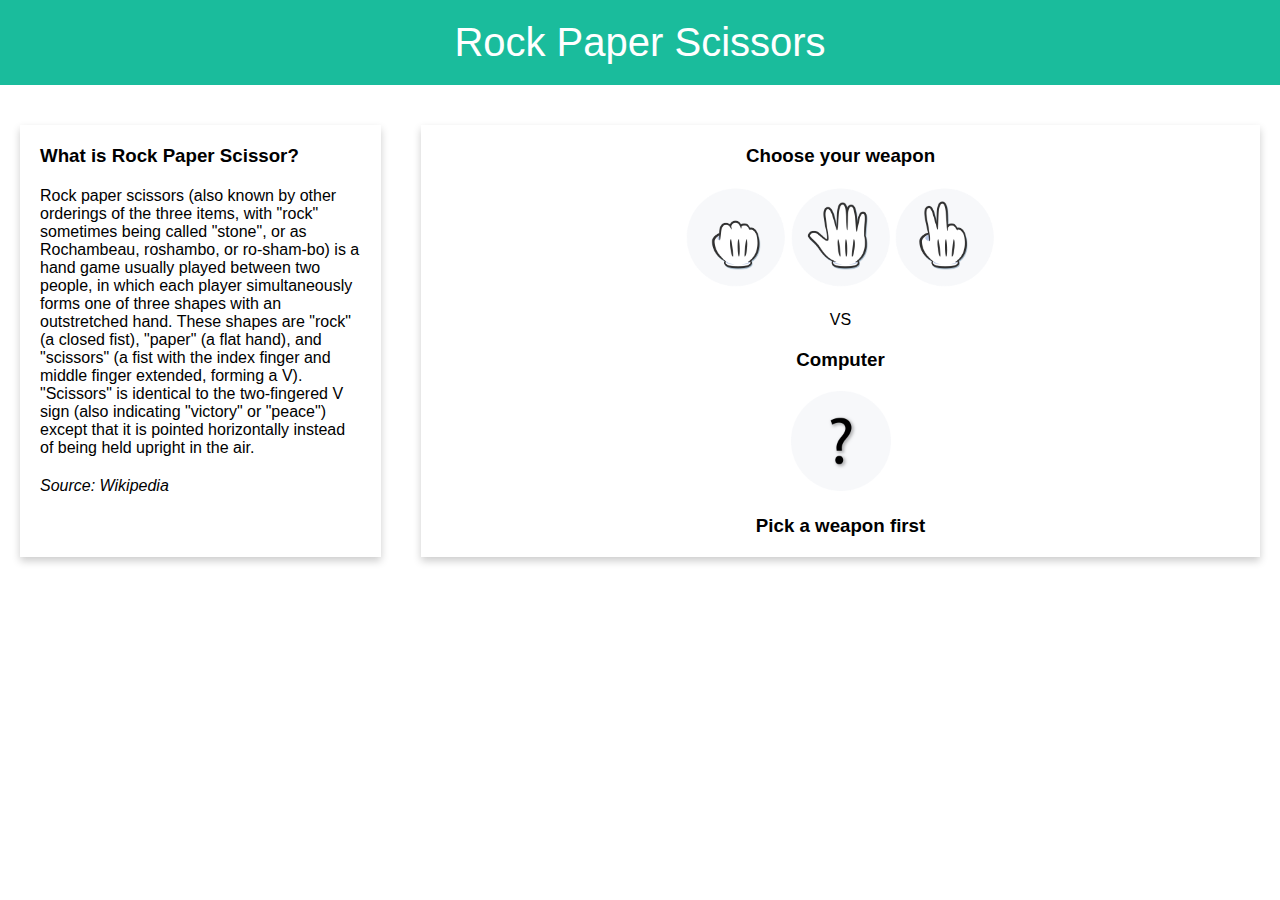
==== index.html @ 2f98cd03 "Added basic styling." ====
<!DOCTYPE html>
<html lang="en">
<head>
    <meta charset="UTF-8">
    <title>Rock Paper Scissors</title>
    <link rel="stylesheet" href="assets/style.css"/>
</head>
<body>
<header class="header">
    Rock Paper Scissors
</header>
<main>
    <article class="card information">
        <h3>What is Rock Paper Scissor?</h3>
        <p class="mt-20">
            Rock paper scissors (also known by other orderings of the three items, with "rock" sometimes being called
            "stone", or as Rochambeau, roshambo, or ro-sham-bo) is a hand game usually played between two people,
            in which each player simultaneously forms one of three shapes with an outstretched hand. These shapes are
            "rock" (a closed fist), "paper" (a flat hand), and "scissors" (a fist with the index finger and middle
            finger
            extended, forming a V). "Scissors" is identical to the two-fingered V sign (also indicating "victory" or
            "peace")
            except that it is pointed horizontally instead of being held upright in the air.
        </p>
        <p class="mt-20">
            <i>Source: Wikipedia</i>
        </p>
    </article>
    <article class="card game">
        <h3 class="game-header">Choose your weapon</h3>
        <div class="choose-weapon mt-20">
            <img class="weapon"
                 src="assets/images/rock.png"
                 alt="Rock"
                 onclick="onWeaponClick(WEAPON.ROCK)"/>
            <img class="weapon"
                 src="assets/images/paper.png"
                 alt="Paper"
                 onclick="onWeaponClick(WEAPON.PAPER)"/>
            <img class="weapon"
                 src="assets/images/scissors.png"
                 alt="Scissors"
                 onclick="onWeaponClick(WEAPON.SCISSORS)"/>
        </div>
        <div class="mt-20">
            VS
        </div>
        <div class="mt-20">
            <h3>Computer</h3>
            <img class="mt-20"
                 id="cpu_weapon"
                 width="100px"
                 src="assets/images/question.png"
                 alt="Unknown"/>
        </div>
        <div class="mt-20">
            <h3 id="result">Pick a weapon first</h3>
        </div>
    </article>
</main>
<script src="assets/scripts/dom.js"></script>
<script src="assets/scripts/weapon.js"></script>
<script src="assets/scripts/game.js"></script>
</body>
</html>
---- assets/style.css ----
* {
    margin: 0;
    padding: 0;

    box-sizing: border-box;
}

.card {
    box-shadow: 0 4px 8px 0 rgba(0,0,0,0.2);
    padding: 20px;
}

.header {
    padding: 20px;
    text-align: center;
    font-family: sans-serif;
    background: #1abc9c;
    color: white;
    font-size: 40px;
}

main {
    display: flex;
    margin-top: 20px;
}

article {
    margin: 20px;
}

.mt-10 {
    margin-top: 10px;
}

.mt-20 {
    margin-top: 20px;
}

.game {
    flex: 70%;
    text-align: center;
    font-family: "Arial", sans-serif;
}

.information {
    font-family: "Segoe UI", sans-serif;
    flex: 30%;
}

.weapon {
    width: 100px;
    cursor: pointer;
}
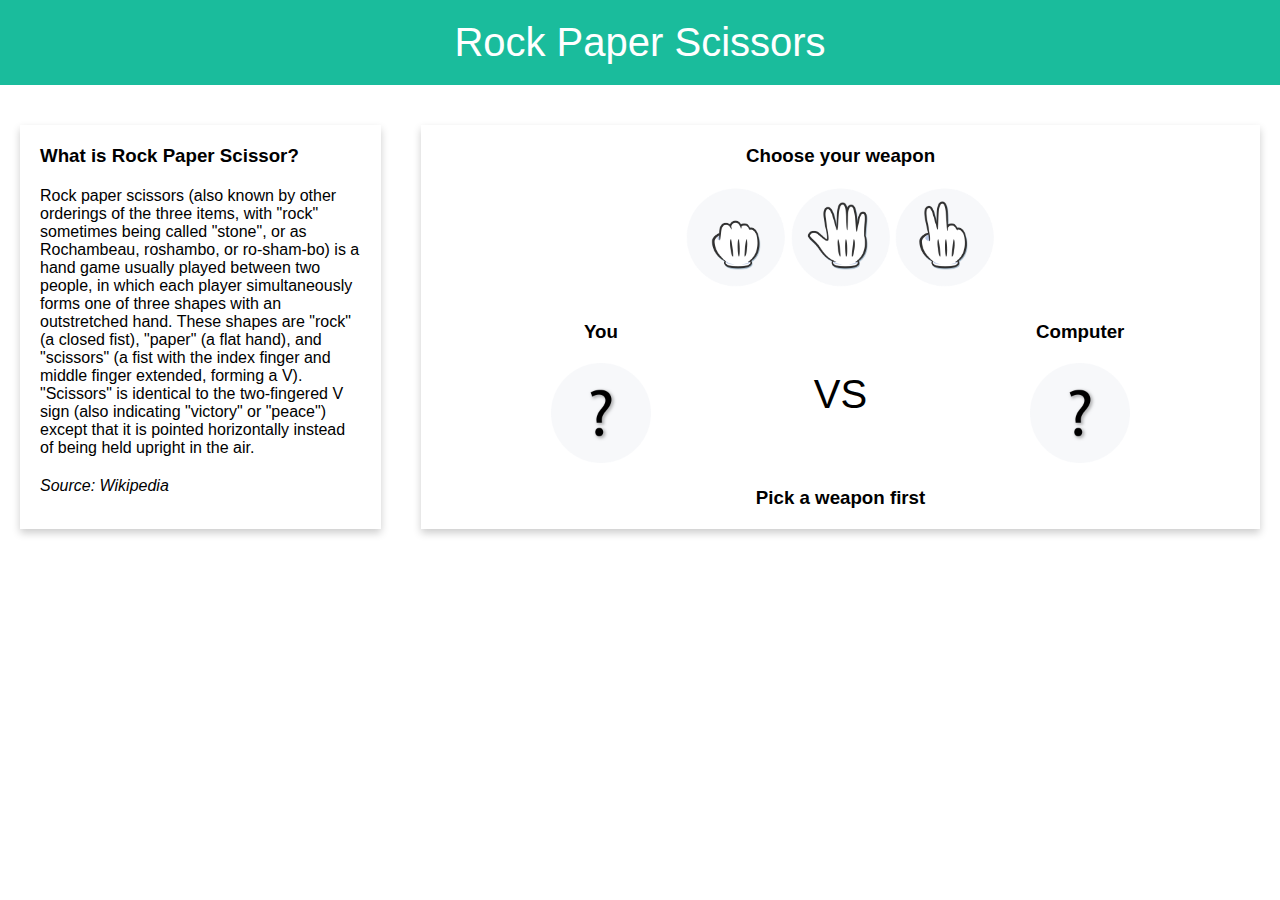
==== commit 890ba281: "Added "arena"." ====
--- a/index.html
+++ b/index.html
@@ -42,16 +42,26 @@
                  alt="Scissors"
                  onclick="onWeaponClick(WEAPON.SCISSORS)"/>
         </div>
-        <div class="mt-20">
-            VS
-        </div>
-        <div class="mt-20">
-            <h3>Computer</h3>
-            <img class="mt-20"
-                 id="cpu_weapon"
-                 width="100px"
-                 src="assets/images/question.png"
-                 alt="Unknown"/>
+        <div class="arena">
+            <div class="arena-player">
+                <h3>You</h3>
+                <img class="mt-20"
+                     id="player_weapon"
+                     width="100px"
+                     src="assets/images/question.png"
+                     alt="Unknown"/>
+            </div>
+            <div class="arena-vs">
+                VS
+            </div>
+            <div class="arena-cpu">
+                <h3>Computer</h3>
+                <img class="mt-20"
+                     id="cpu_weapon"
+                     width="100px"
+                     src="assets/images/question.png"
+                     alt="Unknown"/>
+            </div>
         </div>
         <div class="mt-20">
             <h3 id="result">Pick a weapon first</h3>
--- a/assets/style.css
+++ b/assets/style.css
@@ -42,6 +42,26 @@
     font-family: "Arial", sans-serif;
 }
 
+.arena {
+    display: flex;
+    text-align: center;
+    margin-top: 30px;
+}
+
+.arena-player {
+    flex: 40%;
+}
+
+.arena-vs {
+    flex: 20%;
+    margin: auto;
+    font-size: 40px;
+}
+
+.arena-cpu {
+    flex: 40%;
+}
+
 .information {
     font-family: "Segoe UI", sans-serif;
     flex: 30%;
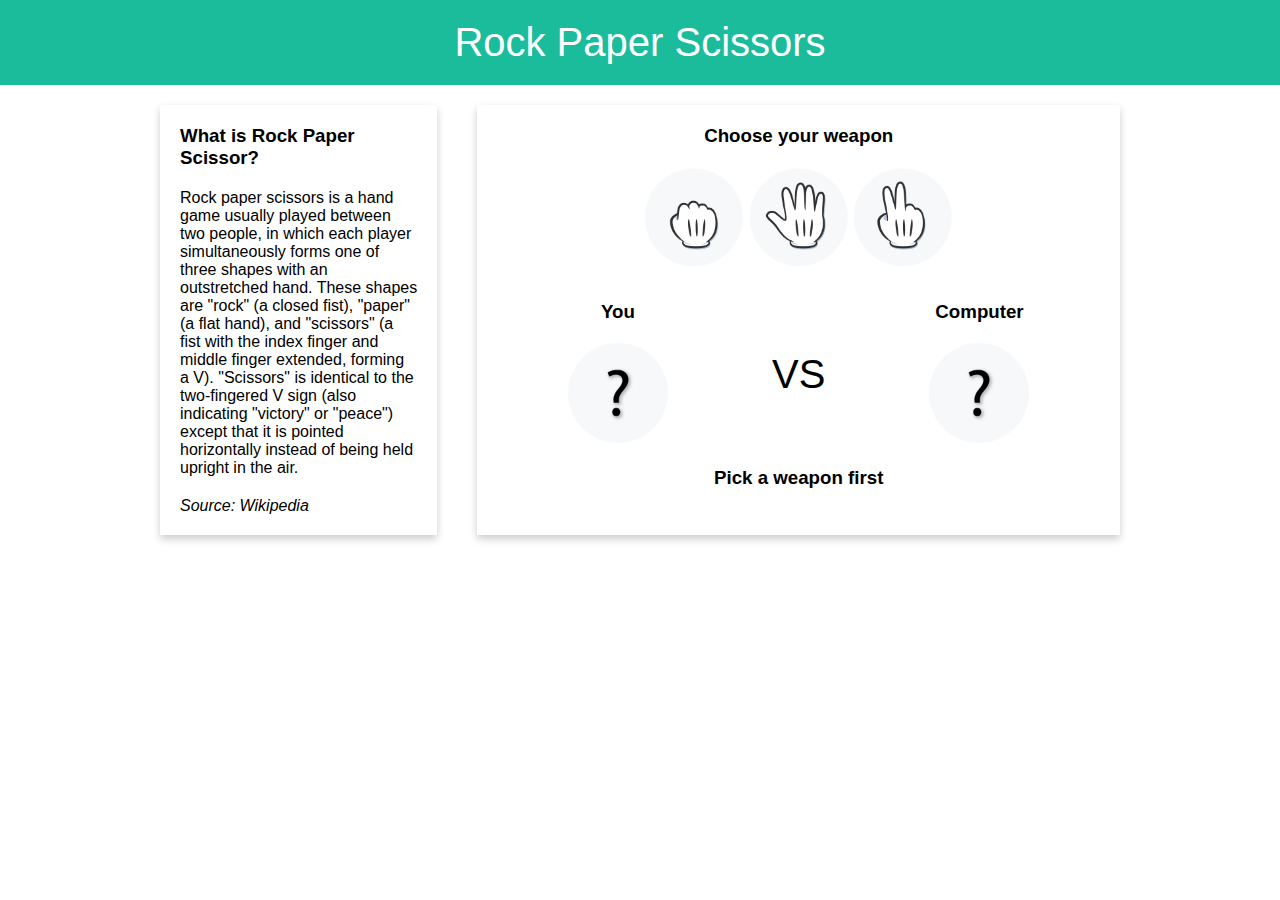
==== commit 70675fe3: "Wrap information and game inside article." ====
--- a/index.html
+++ b/index.html
@@ -10,62 +10,62 @@
     Rock Paper Scissors
 </header>
 <main>
-    <article class="card information">
-        <h3>What is Rock Paper Scissor?</h3>
-        <p class="mt-20">
-            Rock paper scissors (also known by other orderings of the three items, with "rock" sometimes being called
-            "stone", or as Rochambeau, roshambo, or ro-sham-bo) is a hand game usually played between two people,
-            in which each player simultaneously forms one of three shapes with an outstretched hand. These shapes are
-            "rock" (a closed fist), "paper" (a flat hand), and "scissors" (a fist with the index finger and middle
-            finger
-            extended, forming a V). "Scissors" is identical to the two-fingered V sign (also indicating "victory" or
-            "peace")
-            except that it is pointed horizontally instead of being held upright in the air.
-        </p>
-        <p class="mt-20">
-            <i>Source: Wikipedia</i>
-        </p>
-    </article>
-    <article class="card game">
-        <h3 class="game-header">Choose your weapon</h3>
-        <div class="choose-weapon mt-20">
-            <img class="weapon"
-                 src="assets/images/rock.png"
-                 alt="Rock"
-                 onclick="onWeaponClick(WEAPON.ROCK)"/>
-            <img class="weapon"
-                 src="assets/images/paper.png"
-                 alt="Paper"
-                 onclick="onWeaponClick(WEAPON.PAPER)"/>
-            <img class="weapon"
-                 src="assets/images/scissors.png"
-                 alt="Scissors"
-                 onclick="onWeaponClick(WEAPON.SCISSORS)"/>
-        </div>
-        <div class="arena">
-            <div class="arena-player">
-                <h3>You</h3>
-                <img class="mt-20"
-                     id="player_weapon"
-                     width="100px"
-                     src="assets/images/question.png"
-                     alt="Unknown"/>
+    <article class="main-article">
+        <aside class="card information">
+            <h3>What is Rock Paper Scissor?</h3>
+            <p class="mt-20">
+                Rock paper scissors is a hand game usually played between two
+                people, in which each player simultaneously forms one of three shapes with an outstretched hand. These
+                shapes are "rock" (a closed fist), "paper" (a flat hand), and "scissors" (a fist with the index finger
+                and middle finger extended, forming a V). "Scissors" is identical to the two-fingered V sign (also
+                indicating "victory" or "peace") except that it is pointed horizontally instead of being held upright
+                in the air.
+            </p>
+            <p class="mt-20">
+                <i>Source: Wikipedia</i>
+            </p>
+        </aside>
+        <article class="card game">
+            <h3 class="game-header">Choose your weapon</h3>
+            <div class="choose-weapon mt-20">
+                <img class="weapon"
+                     src="assets/images/rock.png"
+                     alt="Rock"
+                     onclick="onWeaponClick(WEAPON.ROCK)"/>
+                <img class="weapon"
+                     src="assets/images/paper.png"
+                     alt="Paper"
+                     onclick="onWeaponClick(WEAPON.PAPER)"/>
+                <img class="weapon"
+                     src="assets/images/scissors.png"
+                     alt="Scissors"
+                     onclick="onWeaponClick(WEAPON.SCISSORS)"/>
             </div>
-            <div class="arena-vs">
-                VS
+            <div class="arena">
+                <div class="arena-player">
+                    <h3>You</h3>
+                    <img class="mt-20"
+                         id="player_weapon"
+                         width="100px"
+                         src="assets/images/question.png"
+                         alt="Unknown"/>
+                </div>
+                <div class="arena-vs">
+                    VS
+                </div>
+                <div class="arena-cpu">
+                    <h3>Computer</h3>
+                    <img class="mt-20"
+                         id="cpu_weapon"
+                         width="100px"
+                         src="assets/images/question.png"
+                         alt="Unknown"/>
+                </div>
             </div>
-            <div class="arena-cpu">
-                <h3>Computer</h3>
-                <img class="mt-20"
-                     id="cpu_weapon"
-                     width="100px"
-                     src="assets/images/question.png"
-                     alt="Unknown"/>
+            <div class="mt-20">
+                <h3 id="result">Pick a weapon first</h3>
             </div>
-        </div>
-        <div class="mt-20">
-            <h3 id="result">Pick a weapon first</h3>
-        </div>
+        </article>
     </article>
 </main>
 <script src="assets/scripts/dom.js"></script>
--- a/assets/style.css
+++ b/assets/style.css
@@ -6,7 +6,7 @@
 }
 
 .card {
-    box-shadow: 0 4px 8px 0 rgba(0,0,0,0.2);
+    box-shadow: 0 4px 8px 0 rgba(0, 0, 0, 0.2);
     padding: 20px;
 }
 
@@ -20,12 +20,12 @@
 }
 
 main {
-    display: flex;
-    margin-top: 20px;
+    margin: auto;
+    width: 1000px;
 }
 
-article {
-    margin: 20px;
+.main-article {
+    display: flex;
 }
 
 .mt-10 {
@@ -40,6 +40,7 @@
     flex: 70%;
     text-align: center;
     font-family: "Arial", sans-serif;
+    margin: 20px;
 }
 
 .arena {
@@ -65,6 +66,7 @@
 .information {
     font-family: "Segoe UI", sans-serif;
     flex: 30%;
+    margin: 20px;
 }
 
 .weapon {
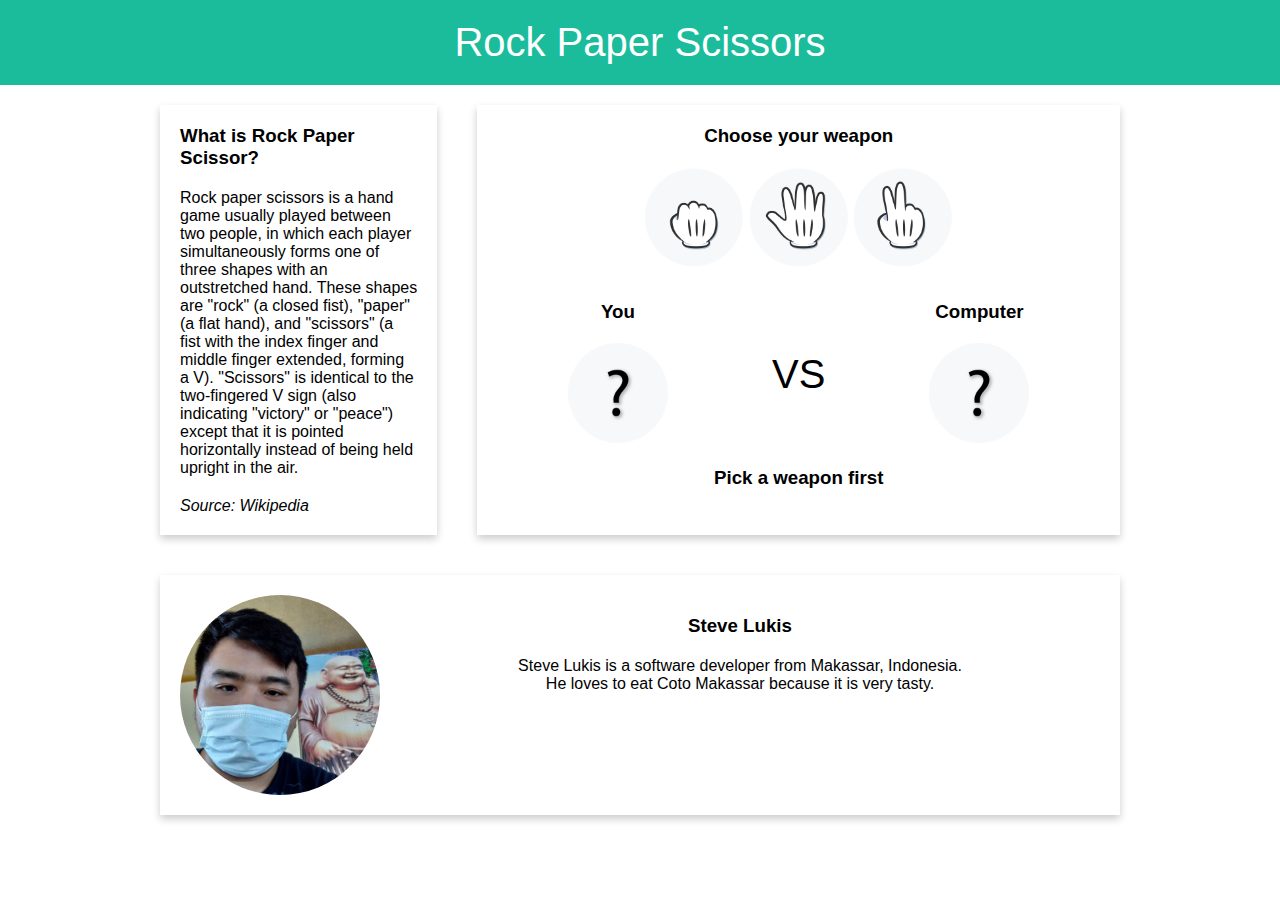
==== commit a001d705: "Added author information inside Aside element." ====
--- a/index.html
+++ b/index.html
@@ -28,15 +28,15 @@
         <article class="card game">
             <h3 class="game-header">Choose your weapon</h3>
             <div class="choose-weapon mt-20">
-                <img class="weapon"
+                <img class="weapon clickable"
                      src="assets/images/rock.png"
                      alt="Rock"
                      onclick="onWeaponClick(WEAPON.ROCK)"/>
-                <img class="weapon"
+                <img class="weapon clickable"
                      src="assets/images/paper.png"
                      alt="Paper"
                      onclick="onWeaponClick(WEAPON.PAPER)"/>
-                <img class="weapon"
+                <img class="weapon clickable"
                      src="assets/images/scissors.png"
                      alt="Scissors"
                      onclick="onWeaponClick(WEAPON.SCISSORS)"/>
@@ -44,9 +44,8 @@
             <div class="arena">
                 <div class="arena-player">
                     <h3>You</h3>
-                    <img class="mt-20"
+                    <img class="weapon mt-20"
                          id="player_weapon"
-                         width="100px"
                          src="assets/images/question.png"
                          alt="Unknown"/>
                 </div>
@@ -55,9 +54,8 @@
                 </div>
                 <div class="arena-cpu">
                     <h3>Computer</h3>
-                    <img class="mt-20"
+                    <img class="weapon mt-20"
                          id="cpu_weapon"
-                         width="100px"
                          src="assets/images/question.png"
                          alt="Unknown"/>
                 </div>
@@ -67,6 +65,19 @@
             </div>
         </article>
     </article>
+    <aside class="card author">
+        <img class="author-image"
+             src="assets/images/steve.jpg"
+             alt="Author's photo"/>
+        <div class="author-information">
+            <h3>Steve Lukis</h3>
+            <p class="mt-20">
+                Steve Lukis is a software developer from Makassar, Indonesia.
+                <br/>
+                He loves to eat Coto Makassar because it is very tasty.
+            </p>
+        </div>
+    </aside>
 </main>
 <script src="assets/scripts/dom.js"></script>
 <script src="assets/scripts/weapon.js"></script>
--- a/assets/style.css
+++ b/assets/style.css
@@ -71,5 +71,26 @@
 
 .weapon {
     width: 100px;
+}
+
+.clickable {
     cursor: pointer;
 }
+
+.author {
+    margin: 20px;
+    display: flex;
+}
+
+.author-image {
+    max-width: 200px;
+    border-radius: 50%;
+    flex: 30%;
+}
+
+.author-information {
+    text-align: center;
+    font-family: "Segoe UI", sans-serif;
+    padding: 20px;
+    flex: 70%;
+}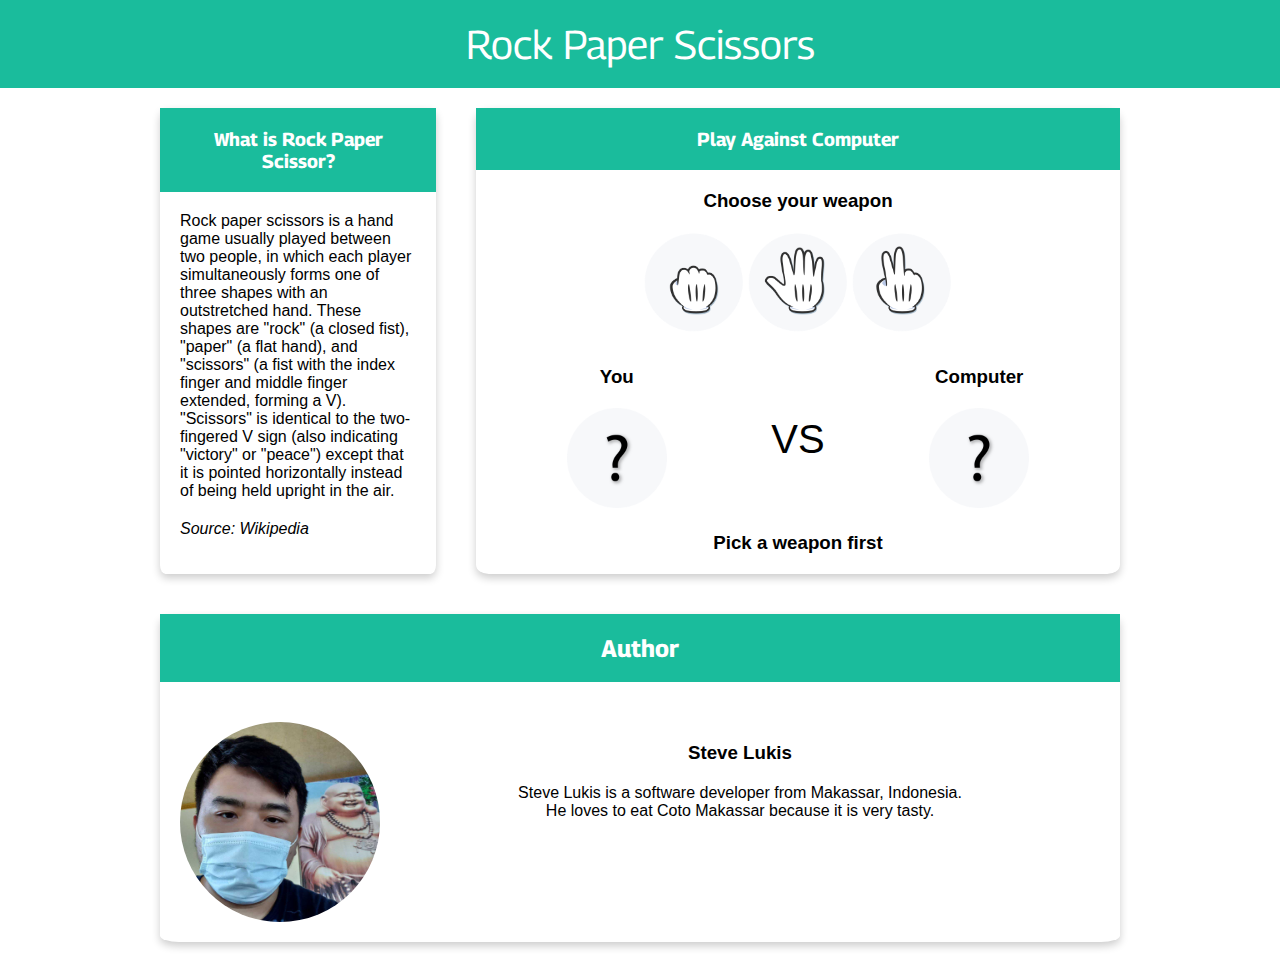
==== commit 4953950f: "Added card-header and card-body." ====
--- a/index.html
+++ b/index.html
@@ -12,71 +12,83 @@
 <main>
     <article class="main-article">
         <aside class="card information">
-            <h3>What is Rock Paper Scissor?</h3>
-            <p class="mt-20">
-                Rock paper scissors is a hand game usually played between two
-                people, in which each player simultaneously forms one of three shapes with an outstretched hand. These
-                shapes are "rock" (a closed fist), "paper" (a flat hand), and "scissors" (a fist with the index finger
-                and middle finger extended, forming a V). "Scissors" is identical to the two-fingered V sign (also
-                indicating "victory" or "peace") except that it is pointed horizontally instead of being held upright
-                in the air.
-            </p>
-            <p class="mt-20">
-                <i>Source: Wikipedia</i>
-            </p>
+            <div class="card-header">
+                <h3>What is Rock Paper Scissor?</h3>
+            </div>
+            <div class="card-body">
+                <p>
+                    Rock paper scissors is a hand game usually played between two
+                    people, in which each player simultaneously forms one of three shapes with an outstretched hand. These
+                    shapes are "rock" (a closed fist), "paper" (a flat hand), and "scissors" (a fist with the index finger
+                    and middle finger extended, forming a V). "Scissors" is identical to the two-fingered V sign (also
+                    indicating "victory" or "peace") except that it is pointed horizontally instead of being held upright
+                    in the air.
+                </p>
+                <p class="mt-20">
+                    <i>Source: Wikipedia</i>
+                </p>
+            </div>
         </aside>
         <article class="card game">
-            <h3 class="game-header">Choose your weapon</h3>
-            <div class="choose-weapon mt-20">
-                <img class="weapon clickable"
-                     src="assets/images/rock.png"
-                     alt="Rock"
-                     onclick="onWeaponClick(WEAPON.ROCK)"/>
-                <img class="weapon clickable"
-                     src="assets/images/paper.png"
-                     alt="Paper"
-                     onclick="onWeaponClick(WEAPON.PAPER)"/>
-                <img class="weapon clickable"
-                     src="assets/images/scissors.png"
-                     alt="Scissors"
-                     onclick="onWeaponClick(WEAPON.SCISSORS)"/>
+            <div class="card-header">
+                <h3>Play Against Computer</h3>
             </div>
-            <div class="arena">
-                <div class="arena-player">
-                    <h3>You</h3>
-                    <img class="weapon mt-20"
-                         id="player_weapon"
-                         src="assets/images/question.png"
-                         alt="Unknown"/>
+            <div class="card-body">
+                <h3 class="game-instruction">Choose your weapon</h3>
+                <div class="choose-weapon mt-20">
+                    <img class="weapon clickable"
+                         src="assets/images/rock.png"
+                         alt="Rock"
+                         onclick="onWeaponClick(WEAPON.ROCK)"/>
+                    <img class="weapon clickable"
+                         src="assets/images/paper.png"
+                         alt="Paper"
+                         onclick="onWeaponClick(WEAPON.PAPER)"/>
+                    <img class="weapon clickable"
+                         src="assets/images/scissors.png"
+                         alt="Scissors"
+                         onclick="onWeaponClick(WEAPON.SCISSORS)"/>
                 </div>
-                <div class="arena-vs">
-                    VS
+                <div class="arena">
+                    <div class="arena-player">
+                        <h3>You</h3>
+                        <img class="weapon mt-20"
+                             id="player_weapon"
+                             src="assets/images/question.png"
+                             alt="Unknown"/>
+                    </div>
+                    <div class="arena-vs">
+                        VS
+                    </div>
+                    <div class="arena-cpu">
+                        <h3>Computer</h3>
+                        <img class="weapon mt-20"
+                             id="cpu_weapon"
+                             src="assets/images/question.png"
+                             alt="Unknown"/>
+                    </div>
                 </div>
-                <div class="arena-cpu">
-                    <h3>Computer</h3>
-                    <img class="weapon mt-20"
-                         id="cpu_weapon"
-                         src="assets/images/question.png"
-                         alt="Unknown"/>
+                <div class="mt-20">
+                    <h3 id="result">Pick a weapon first</h3>
                 </div>
-            </div>
-            <div class="mt-20">
-                <h3 id="result">Pick a weapon first</h3>
             </div>
         </article>
     </article>
     <aside class="card author">
-        <img class="author-image"
-             src="assets/images/steve.jpg"
-             alt="Author's photo"/>
-        <div class="author-information">
-            <h3>Steve Lukis</h3>
-            <p class="mt-20">
-                Steve Lukis is a software developer from Makassar, Indonesia.
-                <br/>
-                He loves to eat Coto Makassar because it is very tasty.
-            </p>
-        </div>
+        <h2 class="card-header">Author</h2>
+        <article class="card-body author-article mt-20">
+            <img class="author-image"
+                 src="assets/images/steve.jpg"
+                 alt="Author's photo"/>
+            <div class="author-information">
+                <h3>Steve Lukis</h3>
+                <p class="mt-20">
+                    Steve Lukis is a software developer from Makassar, Indonesia.
+                    <br/>
+                    He loves to eat Coto Makassar because it is very tasty.
+                </p>
+            </div>
+        </article>
     </aside>
 </main>
 <script src="assets/scripts/dom.js"></script>
--- a/assets/style.css
+++ b/assets/style.css
@@ -1,3 +1,5 @@
+@import url('https://fonts.googleapis.com/css2?family=Georama:wght@300&display=swap');
+
 * {
     margin: 0;
     padding: 0;
@@ -7,13 +9,24 @@
 
 .card {
     box-shadow: 0 4px 8px 0 rgba(0, 0, 0, 0.2);
+    border-radius: 2%;
+}
+
+.card-header {
+    background: #1abc9c;
+    color: white;
+    text-align: center;
+    padding: 20px;
+    font-family: 'Georama', sans-serif;
+}
+
+.card-body {
     padding: 20px;
 }
 
 .header {
     padding: 20px;
-    text-align: center;
-    font-family: sans-serif;
+    text-align: center;font-family: 'Georama', sans-serif;
     background: #1abc9c;
     color: white;
     font-size: 40px;
@@ -79,6 +92,9 @@
 
 .author {
     margin: 20px;
+}
+
+.author-article {
     display: flex;
 }
 
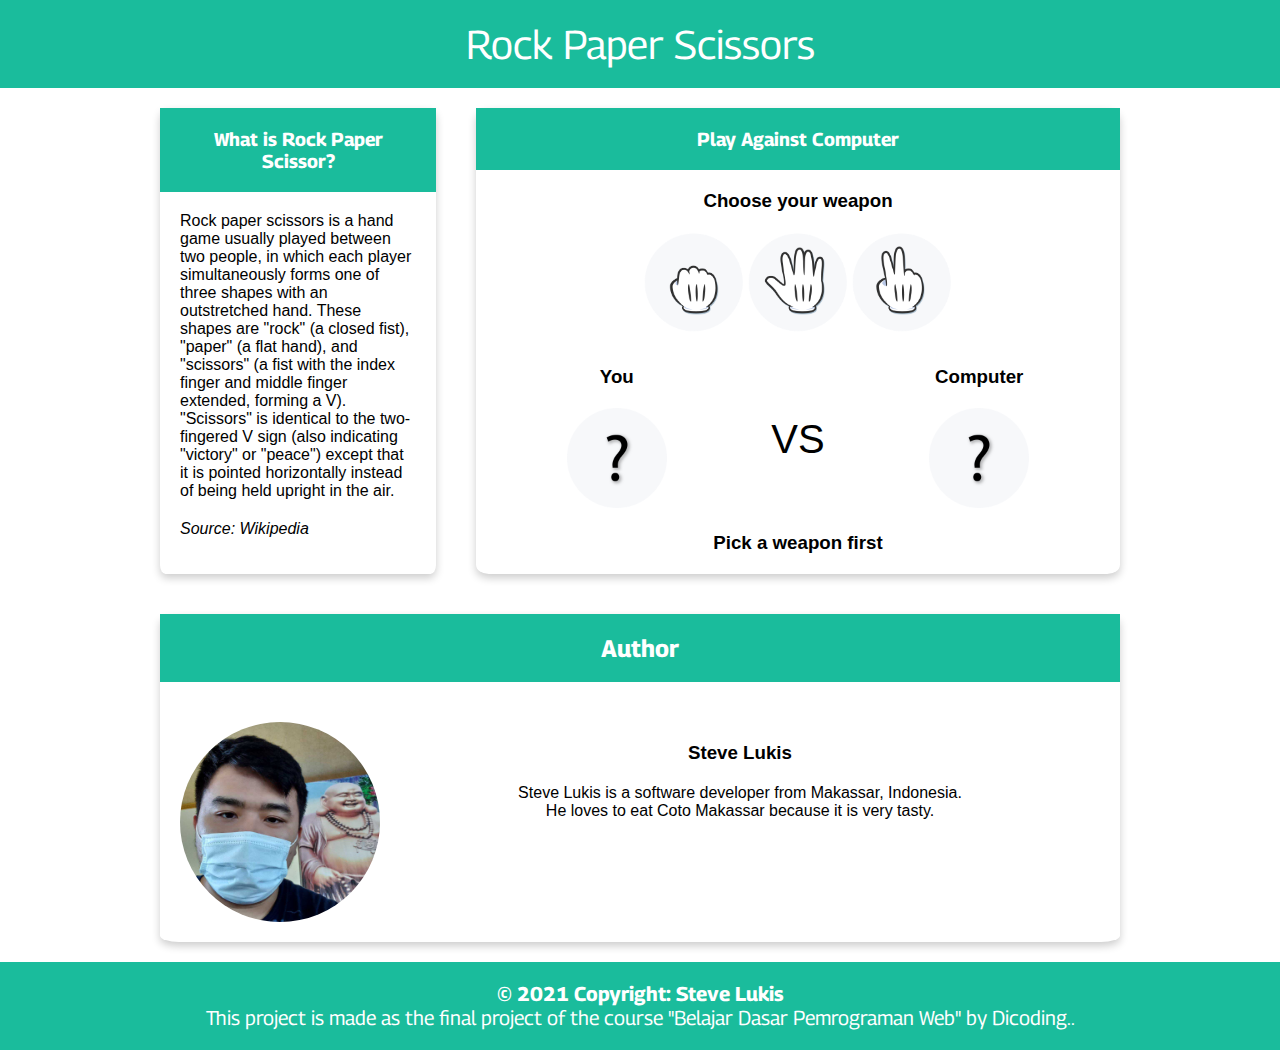
==== commit 45b3e2b3: "Added footer." ====
--- a/index.html
+++ b/index.html
@@ -18,10 +18,13 @@
             <div class="card-body">
                 <p>
                     Rock paper scissors is a hand game usually played between two
-                    people, in which each player simultaneously forms one of three shapes with an outstretched hand. These
-                    shapes are "rock" (a closed fist), "paper" (a flat hand), and "scissors" (a fist with the index finger
+                    people, in which each player simultaneously forms one of three shapes with an outstretched hand.
+                    These
+                    shapes are "rock" (a closed fist), "paper" (a flat hand), and "scissors" (a fist with the index
+                    finger
                     and middle finger extended, forming a V). "Scissors" is identical to the two-fingered V sign (also
-                    indicating "victory" or "peace") except that it is pointed horizontally instead of being held upright
+                    indicating "victory" or "peace") except that it is pointed horizontally instead of being held
+                    upright
                     in the air.
                 </p>
                 <p class="mt-20">
@@ -91,6 +94,12 @@
         </article>
     </aside>
 </main>
+<footer>
+    <h4>© 2021 Copyright: Steve Lukis</h4>
+    <p>
+        This project is made as the final project of the course "Belajar Dasar Pemrograman Web" by Dicoding..
+    </p>
+</footer>
 <script src="assets/scripts/dom.js"></script>
 <script src="assets/scripts/weapon.js"></script>
 <script src="assets/scripts/game.js"></script>
--- a/assets/style.css
+++ b/assets/style.css
@@ -30,6 +30,14 @@
     background: #1abc9c;
     color: white;
     font-size: 40px;
+}
+
+footer {
+    padding: 20px;
+    text-align: center;font-family: 'Georama', sans-serif;
+    background: #1abc9c;
+    color: white;
+    font-size: 20px;
 }
 
 main {
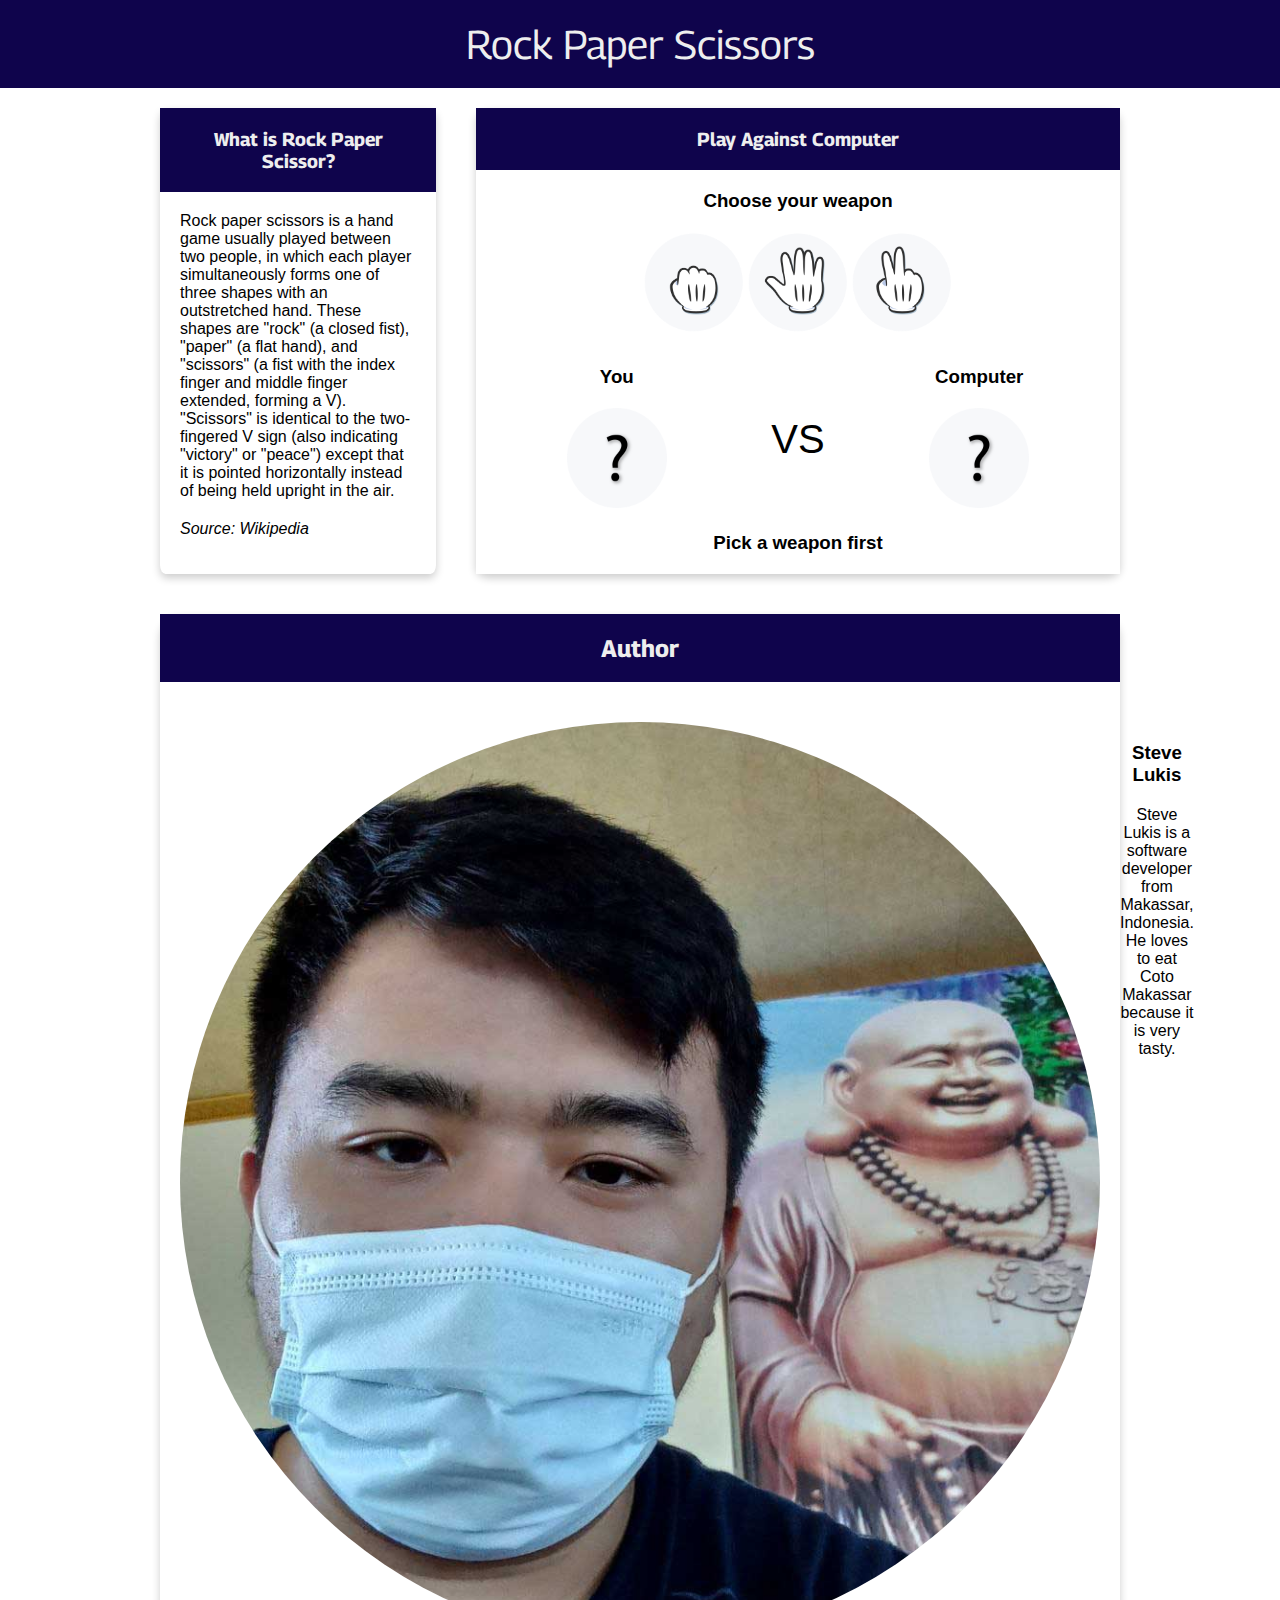
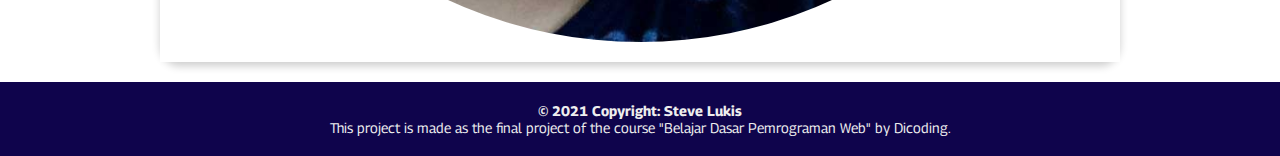
==== commit 9926a374: "Added responsiveness." ====
--- a/index.html
+++ b/index.html
@@ -4,9 +4,10 @@
     <meta charset="UTF-8">
     <title>Rock Paper Scissors</title>
     <link rel="stylesheet" href="assets/style.css"/>
+    <meta name="viewport" content="width=device-width, initial-scale=1.0">
 </head>
 <body>
-<header class="header">
+<header>
     Rock Paper Scissors
 </header>
 <main>
@@ -97,7 +98,7 @@
 <footer>
     <h4>© 2021 Copyright: Steve Lukis</h4>
     <p>
-        This project is made as the final project of the course "Belajar Dasar Pemrograman Web" by Dicoding..
+        This project is made as the final project of the course "Belajar Dasar Pemrograman Web" by Dicoding.
     </p>
 </footer>
 <script src="assets/scripts/dom.js"></script>
--- a/assets/style.css
+++ b/assets/style.css
@@ -13,8 +13,8 @@
 }
 
 .card-header {
-    background: #1abc9c;
-    color: white;
+    background: #0F044C;
+    color: #EEEEEE;
     text-align: center;
     padding: 20px;
     font-family: 'Georama', sans-serif;
@@ -22,22 +22,23 @@
 
 .card-body {
     padding: 20px;
+    background-color: white;
 }
 
-.header {
+header {
     padding: 20px;
     text-align: center;font-family: 'Georama', sans-serif;
-    background: #1abc9c;
-    color: white;
+    background: #0F044C;
+    color: #EEEEEE;
     font-size: 40px;
 }
 
 footer {
     padding: 20px;
     text-align: center;font-family: 'Georama', sans-serif;
-    background: #1abc9c;
-    color: white;
-    font-size: 20px;
+    background: #0F044C;
+    color: #EEEEEE;
+    font-size: 14px;
 }
 
 main {
@@ -107,7 +108,8 @@
 }
 
 .author-image {
-    max-width: 200px;
+    width: 100%;
+    height: 100%;
     border-radius: 50%;
     flex: 30%;
 }
@@ -117,4 +119,24 @@
     font-family: "Segoe UI", sans-serif;
     padding: 20px;
     flex: 70%;
+}
+
+@media screen and (max-width: 1100px) {
+    main {
+        width: 800px;
+    }
+}
+
+@media screen and (max-width: 800px) {
+    main {
+        width: 100%;
+    }
+
+    .main-article {
+        flex-wrap: wrap;
+    }
+
+    .game, .information {
+        flex: 100%;
+    }
 }